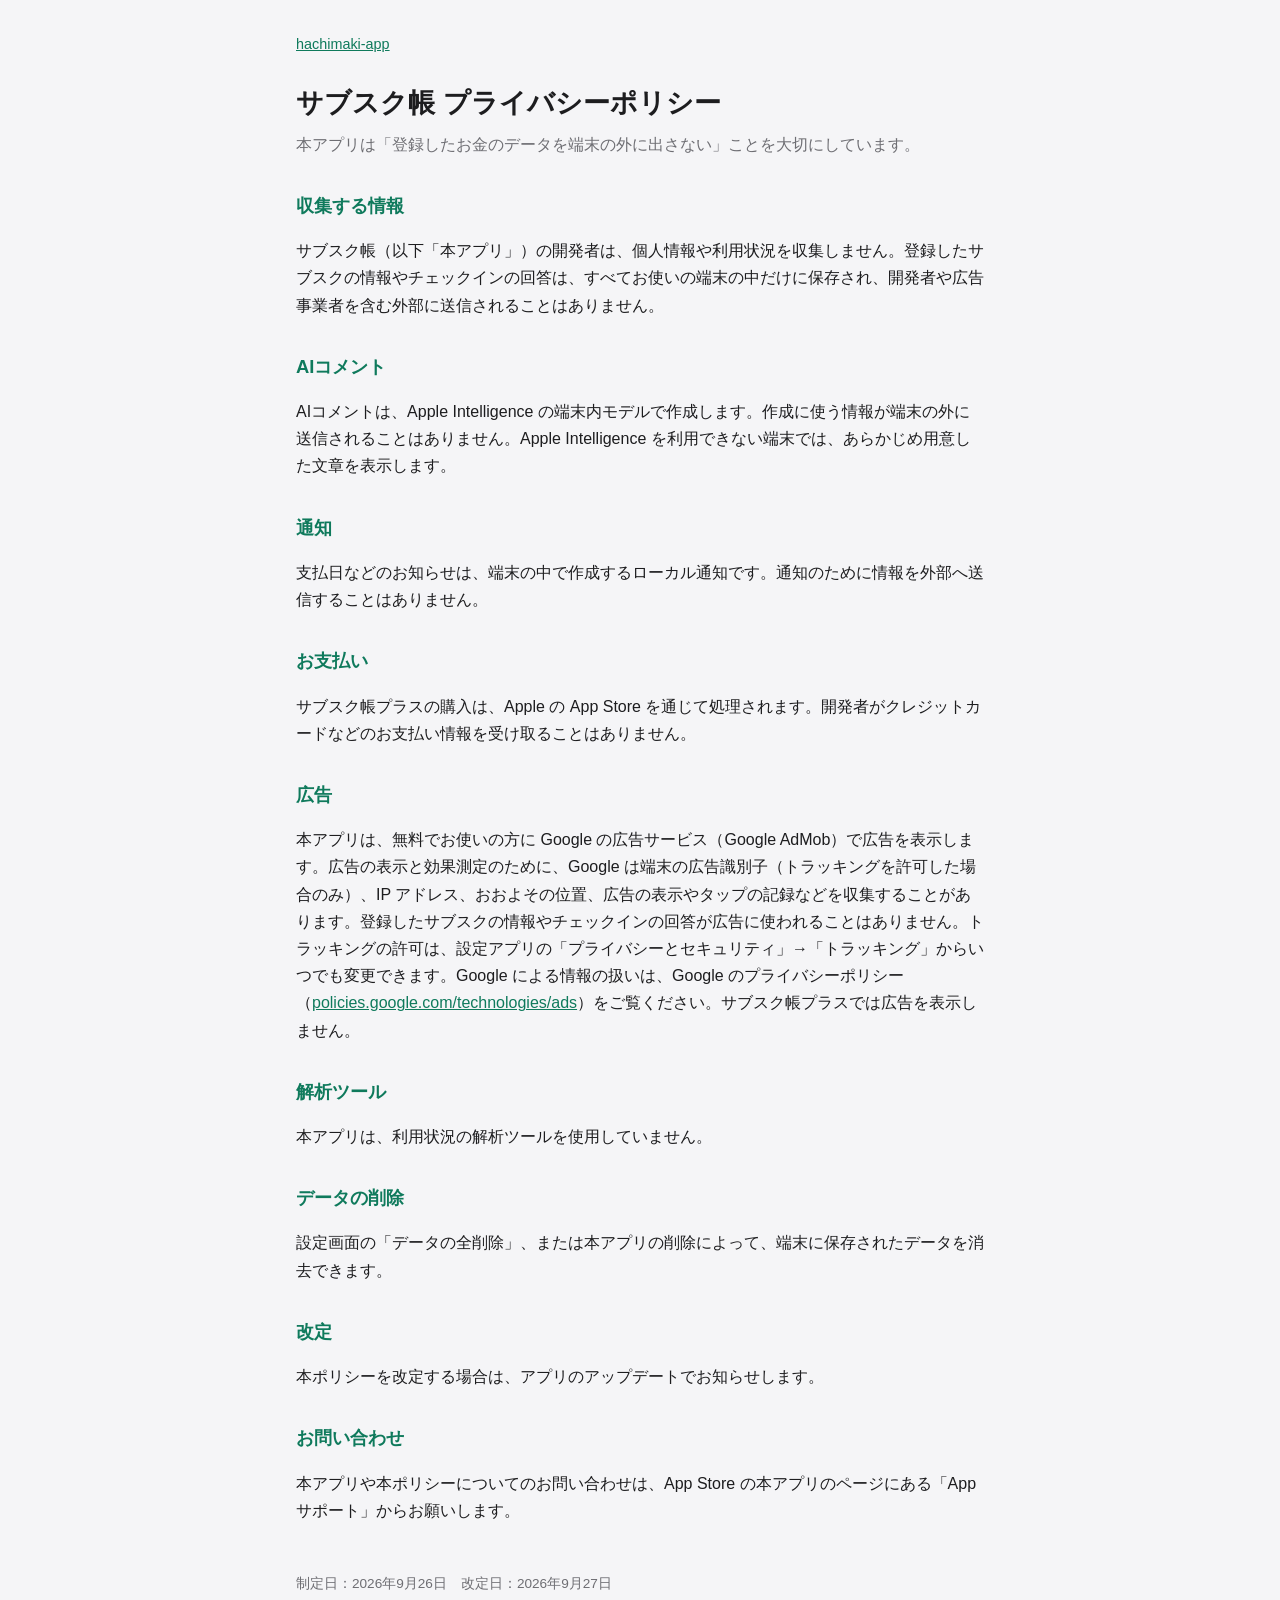
==== subscbook/privacy.html @ 97f671bc "サイトを作成（トップ・サブスク帳のプライバシーポリシー・app-ads.txt）" ====
<!DOCTYPE html>
<html lang="ja">
<head>
<meta charset="utf-8">
<meta name="viewport" content="width=device-width, initial-scale=1">
<title>サブスク帳 プライバシーポリシー</title>
<link rel="stylesheet" href="/style.css">
</head>
<body>
<main>
<nav><a href="/">hachimaki-app</a></nav>
<h1>サブスク帳 プライバシーポリシー</h1>
<p class="lead">本アプリは「登録したお金のデータを端末の外に出さない」ことを大切にしています。</p>
<h2>収集する情報</h2>
<p>サブスク帳（以下「本アプリ」）の開発者は、個人情報や利用状況を収集しません。登録したサブスクの情報やチェックインの回答は、すべてお使いの端末の中だけに保存され、開発者や広告事業者を含む外部に送信されることはありません。</p>
<h2>AIコメント</h2>
<p>AIコメントは、Apple Intelligence の端末内モデルで作成します。作成に使う情報が端末の外に送信されることはありません。Apple Intelligence を利用できない端末では、あらかじめ用意した文章を表示します。</p>
<h2>通知</h2>
<p>支払日などのお知らせは、端末の中で作成するローカル通知です。通知のために情報を外部へ送信することはありません。</p>
<h2>お支払い</h2>
<p>サブスク帳プラスの購入は、Apple の App Store を通じて処理されます。開発者がクレジットカードなどのお支払い情報を受け取ることはありません。</p>
<h2>広告</h2>
<p>本アプリは、無料でお使いの方に Google の広告サービス（Google AdMob）で広告を表示します。広告の表示と効果測定のために、Google は端末の広告識別子（トラッキングを許可した場合のみ）、IP アドレス、おおよその位置、広告の表示やタップの記録などを収集することがあります。登録したサブスクの情報やチェックインの回答が広告に使われることはありません。トラッキングの許可は、設定アプリの「プライバシーとセキュリティ」→「トラッキング」からいつでも変更できます。Google による情報の扱いは、Google のプライバシーポリシー（<a href="https://policies.google.com/technologies/ads">policies.google.com/technologies/ads</a>）をご覧ください。サブスク帳プラスでは広告を表示しません。</p>
<h2>解析ツール</h2>
<p>本アプリは、利用状況の解析ツールを使用していません。</p>
<h2>データの削除</h2>
<p>設定画面の「データの全削除」、または本アプリの削除によって、端末に保存されたデータを消去できます。</p>
<h2>改定</h2>
<p>本ポリシーを改定する場合は、アプリのアップデートでお知らせします。</p>
<h2>お問い合わせ</h2>
<p>本アプリや本ポリシーについてのお問い合わせは、App Store の本アプリのページにある「App サポート」からお願いします。</p>
<footer>制定日：2026年9月26日　改定日：2026年9月27日</footer>
</main>
</body>
</html>
---- style.css ----
:root { --ink: #1d1d1f; --muted: #6e6e73; --line: #e3e3e8; --accent: #0f7a5c; --bg: #f5f5f7; --card: #fff; }
@media (prefers-color-scheme: dark) { :root { --ink: #f5f5f7; --muted: #a1a1a6; --line: #38383a; --accent: #3fc79a; --bg: #000; --card: #1c1c1e; } }
* { box-sizing: border-box; }
body { margin: 0; font-family: -apple-system, "Hiragino Sans", "Hiragino Kaku Gothic ProN", sans-serif; color: var(--ink); background: var(--bg); line-height: 1.7; }
main { max-width: 720px; margin: 0 auto; padding: 32px 16px 64px; }
h1 { font-size: 1.7rem; margin: 0 0 4px; }
h2 { font-size: 1.15rem; margin: 32px 0 8px; color: var(--accent); }
h3 { font-size: 1rem; margin: 20px 0 4px; }
p, li { color: var(--ink); }
.lead { color: var(--muted); margin: 0 0 24px; }
.card { background: var(--card); border: 1px solid var(--line); border-radius: 14px; padding: 18px 20px; margin: 16px 0; }
a { color: var(--accent); }
nav { font-size: .9rem; margin-bottom: 24px; }
footer { margin-top: 48px; font-size: .85rem; color: var(--muted); }
.small { font-size: .9rem; color: var(--muted); }
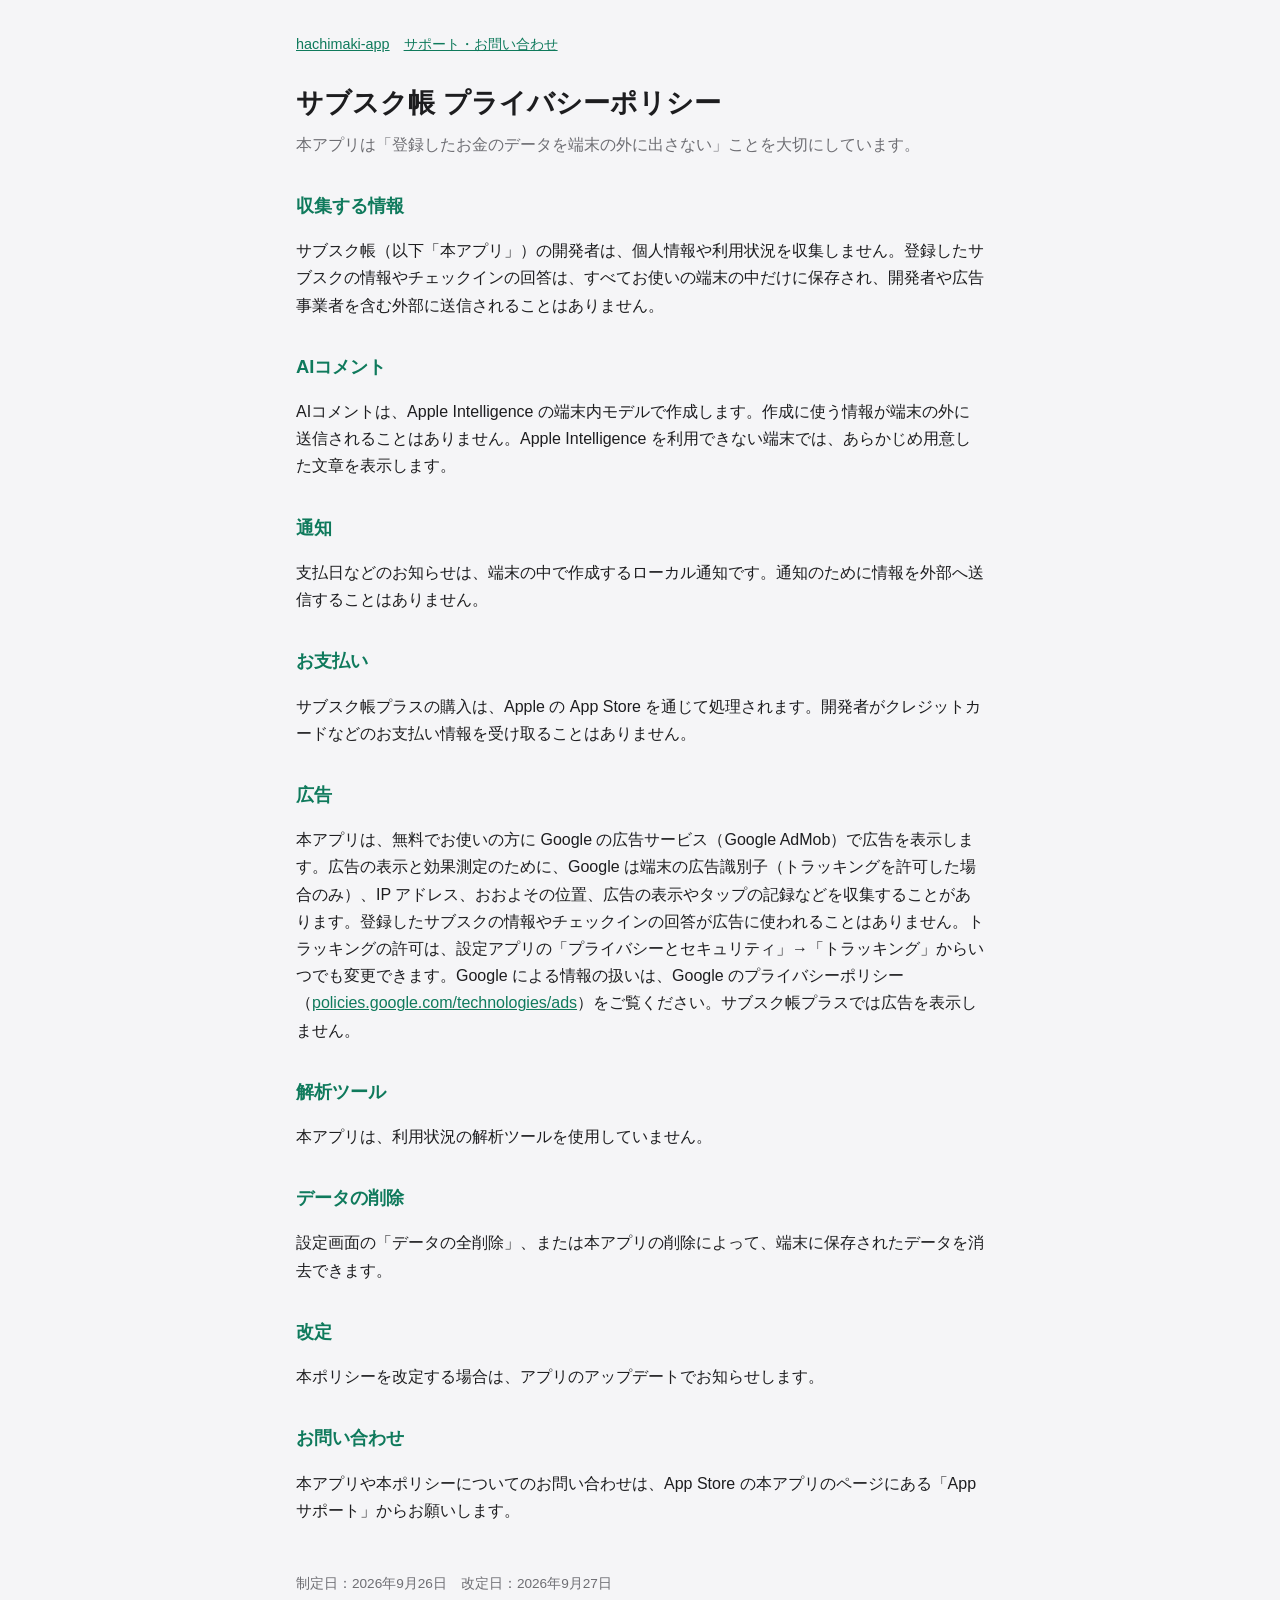
==== commit 035a14ac: "サブスク帳のサポートページ（お問い合わせ・よくある質問）を追加" ====
--- a/subscbook/privacy.html
+++ b/subscbook/privacy.html
@@ -8,7 +8,7 @@
 </head>
 <body>
 <main>
-<nav><a href="/">hachimaki-app</a></nav>
+<nav><a href="/">hachimaki-app</a>　<a href="/subscbook/">サポート・お問い合わせ</a></nav>
 <h1>サブスク帳 プライバシーポリシー</h1>
 <p class="lead">本アプリは「登録したお金のデータを端末の外に出さない」ことを大切にしています。</p>
 <h2>収集する情報</h2>
